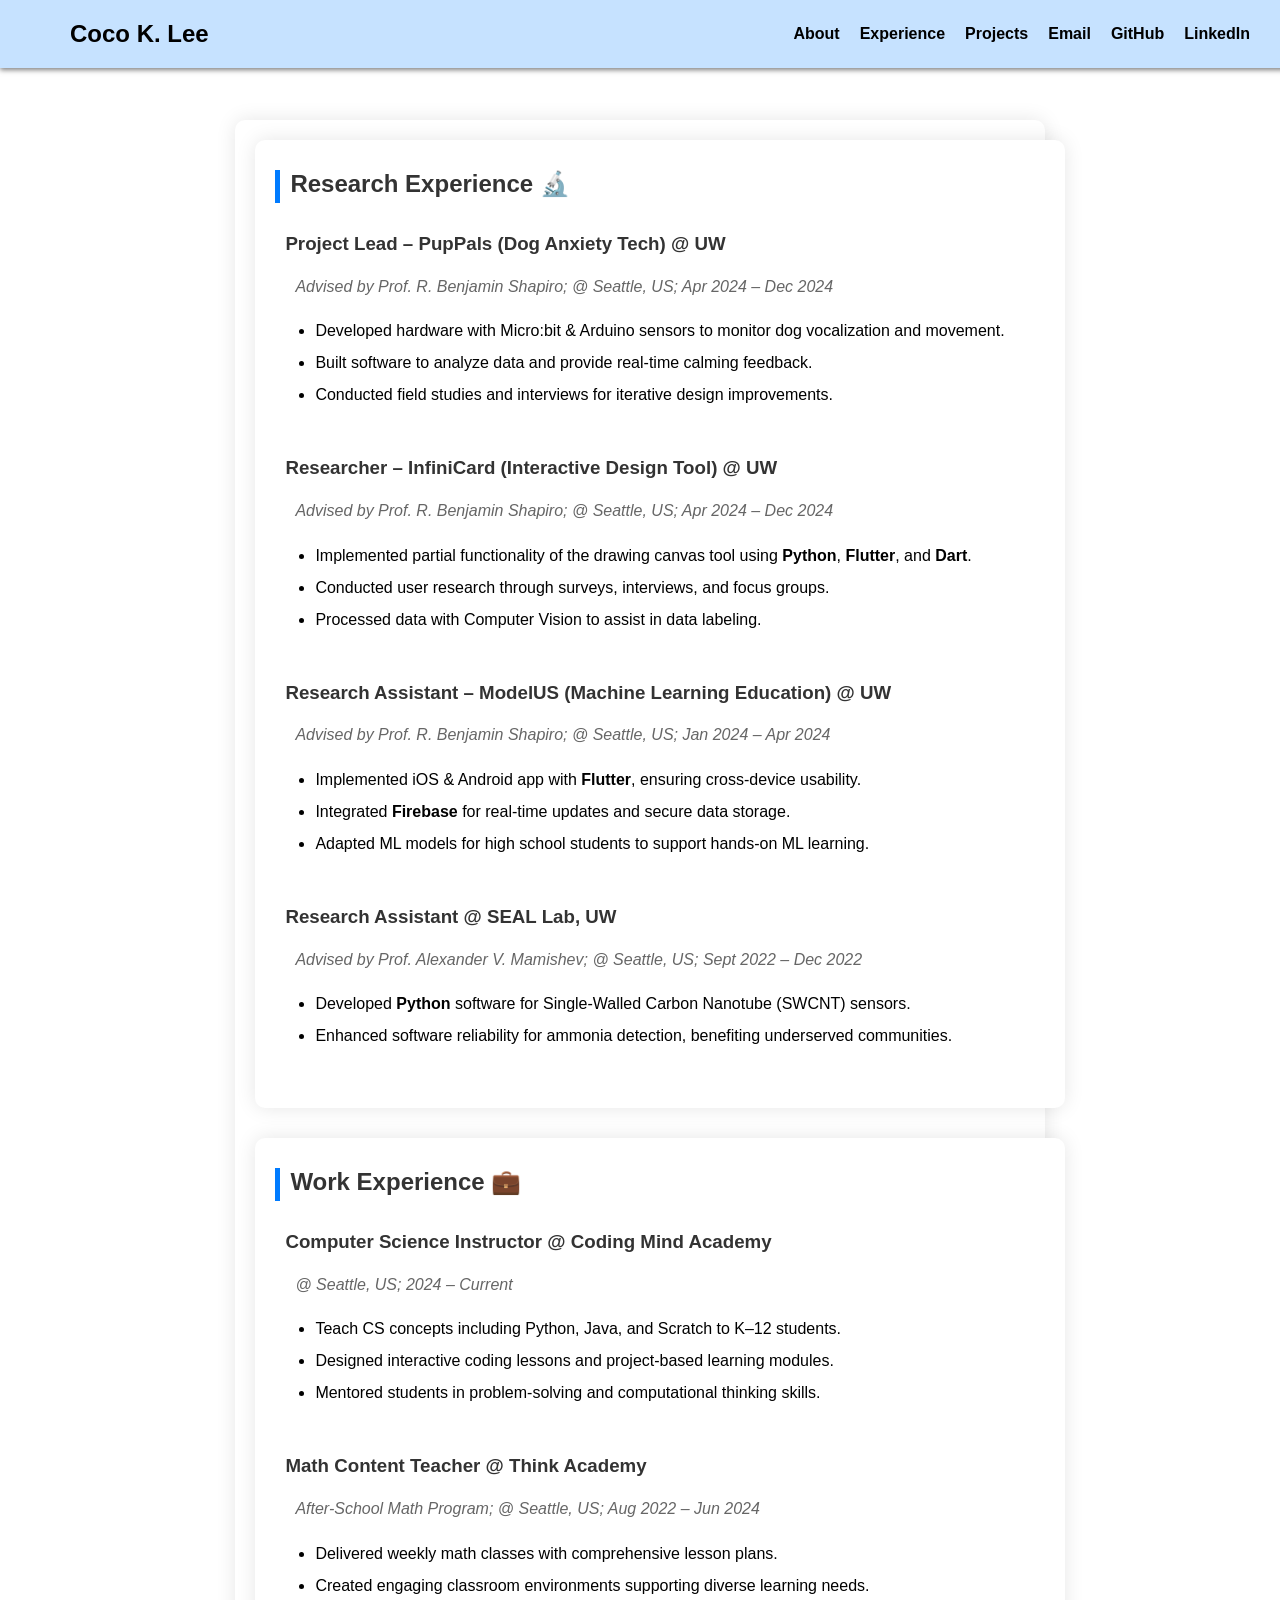
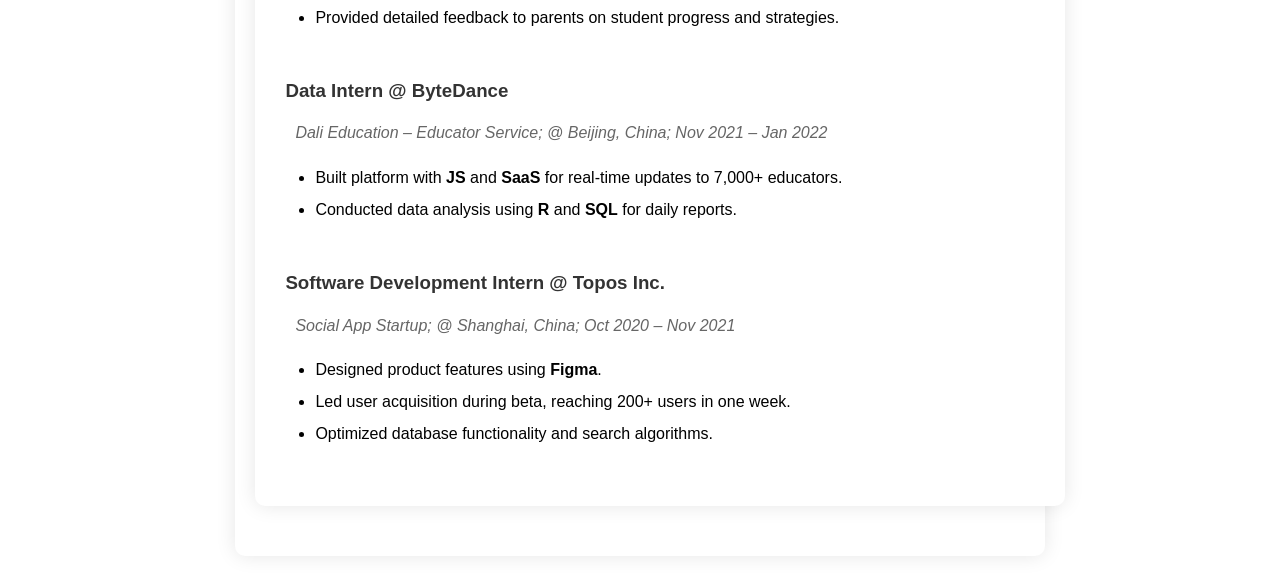
==== experience.html @ bf64d984 "info updated" ====
<!DOCTYPE HTML>
<html lang="en">
<head>
    <meta charset="UTF-8">
    <title>Experience</title>
    <meta name="viewport" content="width=device-width, initial-scale=1">
    <link rel="stylesheet" type="text/css" href="styles.css">
    <script>
      document.addEventListener('DOMContentLoaded', function() {
        const navbarContainer = document.getElementById('navbar-container');
        fetch('navbar.html?version=' + new Date().getTime()) // Cache busting
          .then(response => response.text())
          .then(data => {
            navbarContainer.innerHTML = data;
          })
          .catch(error => console.error('Error loading navbar:', error));
      });
    </script>
</head>
<body>
    <header class="header">
        <div id="navbar-container"></div>
    </header>
    <div class="container">
        <main>
            <!-- Research Experience -->
            <section id="research-experience">
                <h2>Research Experience 🔬</h2>

                <div class="experience-item">
                    <div class="info">
                        <h3>Project Lead – PupPals (Dog Anxiety Tech) @ UW</h3>
                        <p><i>Advised by Prof. R. Benjamin Shapiro; @ Seattle, US; Apr 2024 – Dec 2024</i></p>
                        <ul>
                            <li>Developed hardware with Micro:bit & Arduino sensors to monitor dog vocalization and movement.</li>
                            <li>Built software to analyze data and provide real-time calming feedback.</li>
                            <li>Conducted field studies and interviews for iterative design improvements.</li>
                        </ul>
                    </div>
                </div>

                <div class="experience-item">
                    <div class="info">
                        <h3>Researcher – InfiniCard (Interactive Design Tool) @ UW</h3>
                        <p><i>Advised by Prof. R. Benjamin Shapiro; @ Seattle, US; Apr 2024 – Dec 2024</i></p>
                        <ul>
                            <li>Implemented partial functionality of the drawing canvas tool using <strong>Python</strong>, <strong>Flutter</strong>, and <strong>Dart</strong>.</li>
                            <li>Conducted user research through surveys, interviews, and focus groups.</li>
                            <li>Processed data with Computer Vision to assist in data labeling.</li>
                        </ul>
                    </div>
                </div>

                <div class="experience-item">
                    <div class="info">
                        <h3>Research Assistant – ModelUS (Machine Learning Education) @ UW</h3>
                        <p><i>Advised by Prof. R. Benjamin Shapiro; @ Seattle, US; Jan 2024 – Apr 2024</i></p>
                        <ul>
                            <li>Implemented iOS & Android app with <strong>Flutter</strong>, ensuring cross-device usability.</li>
                            <li>Integrated <strong>Firebase</strong> for real-time updates and secure data storage.</li>
                            <li>Adapted ML models for high school students to support hands-on ML learning.</li>
                        </ul>
                    </div>
                </div>

                <div class="experience-item">
                    <div class="info">
                        <h3>Research Assistant @ SEAL Lab, UW</h3>
                        <p><i>Advised by Prof. Alexander V. Mamishev; @ Seattle, US; Sept 2022 – Dec 2022</i></p>
                        <ul>
                            <li>Developed <strong>Python</strong> software for Single-Walled Carbon Nanotube (SWCNT) sensors.</li>
                            <li>Enhanced software reliability for ammonia detection, benefiting underserved communities.</li>
                        </ul>
                    </div>
                </div>
            </section>

            <!-- Work Experience -->
            <section id="work-experience">
                <h2>Work Experience 💼</h2>

                <div class="experience-item">
                    <div class="info">
                        <h3>Computer Science Instructor @ Coding Mind Academy</h3>
                        <p><i>@ Seattle, US; 2024 – Current</i></p>
                        <ul>
                            <li>Teach CS concepts including Python, Java, and Scratch to K–12 students.</li>
                            <li>Designed interactive coding lessons and project-based learning modules.</li>
                            <li>Mentored students in problem-solving and computational thinking skills.</li>
                        </ul>
                    </div>
                </div>

                <div class="experience-item">
                    <div class="info">
                        <h3>Math Content Teacher @ Think Academy</h3>
                        <p><i>After-School Math Program; @ Seattle, US; Aug 2022 – Jun 2024</i></p>
                        <ul>
                            <li>Delivered weekly math classes with comprehensive lesson plans.</li>
                            <li>Created engaging classroom environments supporting diverse learning needs.</li>
                            <li>Provided detailed feedback to parents on student progress and strategies.</li>
                        </ul>
                    </div>
                </div>

                <div class="experience-item">
                    <div class="info">
                        <h3>Data Intern @ ByteDance</h3>
                        <p><i>Dali Education – Educator Service; @ Beijing, China; Nov 2021 – Jan 2022</i></p>
                        <ul>
                            <li>Built platform with <strong>JS</strong> and <strong>SaaS</strong> for real-time updates to 7,000+ educators.</li>
                            <li>Conducted data analysis using <strong>R</strong> and <strong>SQL</strong> for daily reports.</li>
                        </ul>
                    </div>
                </div>

                <div class="experience-item">
                    <div class="info">
                        <h3>Software Development Intern @ Topos Inc.</h3>
                        <p><i>Social App Startup; @ Shanghai, China; Oct 2020 – Nov 2021</i></p>
                        <ul>
                            <li>Designed product features using <strong>Figma</strong>.</li>
                            <li>Led user acquisition during beta, reaching 200+ users in one week.</li>
                            <li>Optimized database functionality and search algorithms.</li>
                        </ul>
                    </div>
                </div>
        </main>
    </div>
</body>
</html>
---- styles.css ----
body {
    margin: 0;
    padding: 0;
    font-family: Arial, sans-serif;
    background-color: #ffffff; /* Adding a light background color */
}

/* Fixed Header */
.header {
    background-color: #c6e2ff;
    color: #000000;
    padding: 10px 20px;
    position: fixed;
    width: 100%;
    top: 0;
    left: 0;
    z-index: 1000; /* Ensure the header is on top of other elements */
    box-shadow: 0px 2px 5px rgba(0, 0, 0, 0.5); /* Add a shadow for better separation */
}

/* Navigation bar container */
.navbar {
    display: flex;
    justify-content: space-between; /* Space between left and right nav */
    align-items: center;
    max-width: 1200px; /* Set a max width */
    margin: 0 auto; /* Center the navbar */
    padding: 0 20px; /* Add padding on the sides */
}

/* Navigation items on the left */
.nav-left,
.nav-right {
    display: flex;
}

nav ul {
    list-style-type: none;
    margin: 0;
    padding: 0;
    display: flex;
}

/* Center items within the navigation bar */
.navbar ul {
    flex-grow: 1;
    display: flex;
    justify-content: center; /* Center navigation items */
}

.nav-left ul li,
.nav-right ul li {
    margin: 0 10px; /* Add space between items */
}

nav ul li a {
    text-decoration: none; /* Remove underline from links */
    color: #000000; /* Black text color */
    font-weight: bold; /* Make the font bold */
}

nav ul li a:hover {
    color: #007bff; /* Change text color on hover */
}

nav ul li.brand a {
    font-size: 1.5em; /* Larger font size for the brand */
}

/* Main content container */
.container {
    max-width: 1200px;
    margin: 0 auto;
    padding: 120px 20px 20px;
    display: flex;
    flex-direction: column;
    align-items: center;
}

main {
    background-color: #ffffff; /* White background color */
    border-radius: 10px;
    box-shadow: 0px 0px 20px rgba(0, 0, 0, 0.1); /* Adding a subtle shadow */
    padding: 20px;
}

/* Section container (统一 About/Experience/Projects/Publication) */
section {
  background: #fff;
  border-radius: 10px;
  box-shadow: 0px 0px 20px rgba(0,0,0,0.1);
  padding: 20px;
  margin-bottom: 30px;
  max-width: 1000px;
  width: 100%; 
}


.about-content {
    display: flex;
    align-items: center;
}

.about-image {
    flex: 0 0 150px;
    margin-right: 20px;
}

.about-text {
    flex: 1;
}

.profile-img {
    border-radius: 50%;
    max-width: 200px;
    width: 100%;
}

/* Heading styles */
h2 {
    color: #333;
    margin-top: 10px;
    padding-left: 10px; /* Adjusting padding for headings */
    border-left: 5px solid #007bff; /* Adding a left border for emphasis */
    padding-bottom: 5px; /* Adding space at the bottom of headings */
    align-self: flex-start;
}

h3 {
    color: #333;
    margin-top: 10px;
    padding-left: 10px; /* Adjusting padding for headings */
}

/* Paragraph styles */
p {
    color: #666;
    margin-top: 10px;
    line-height: 1.6; /* Increasing line height for readability */
    padding-left: 20px;
}

/* Link styles */
a {
    text-decoration: none; /* Remove underline from links */
    color: #000000; /* Black text color */
    font-weight: bold; /* Make the font bold */
}

a:hover {
    color: #007bff; /* Change text color on hover */
}

/* About link styles */
.about-link {
    font-weight: bold; /* Make the font bold */
    color: #007bff; /* Blue link color */
    text-decoration: none; /* Remove underline from links */
}

.about-link:hover {
    text-decoration: underline; /* Underline links on hover */
}

/* Table styles */
table {
    width: 100%;
    max-width: 1000px;
    border: 0px;
    border-spacing: 0px;
    border-collapse: separate;
}

/* Table cell styles */
td {
    vertical-align: top;
}

/* Profile image styles */
.profile-img {
    border-radius: 50%;
    max-width: 150px;
    height: auto;
}

/* Name styles */
.name {
    font-size: 24px;
    font-weight: bold;
    text-align: center;
    margin-bottom: 20px;
}

/* Experience and project item styles */
.experience-item,
.project-item,
.pub-item {
    display: flex;
    justify-content: space-between;
    margin-bottom: 20px;
}

/* Meta information styles */
.meta {
    text-align: right;
}

/* Info styles */
.info {
    flex: 1;
}

/* Info paragraph styles */
.info p {
    margin: 5px 0; /* Add margin for better spacing between lines */
}

.info p:last-child {
    margin-bottom: 0; /* Remove bottom margin from the last paragraph */
}

/* Location and duration styles */
.location,
.duration {
    margin: 0;
    align-self: flex-end;
    text-align: right;
}

/* List styles */
ul {
    line-height: 2; /* Set line height to double the font size */
}


.pub_item {
  line-height: 2;
  margin-left: 1.2em; 
}

.pub_item li {
  margin-bottom: 14px;
}
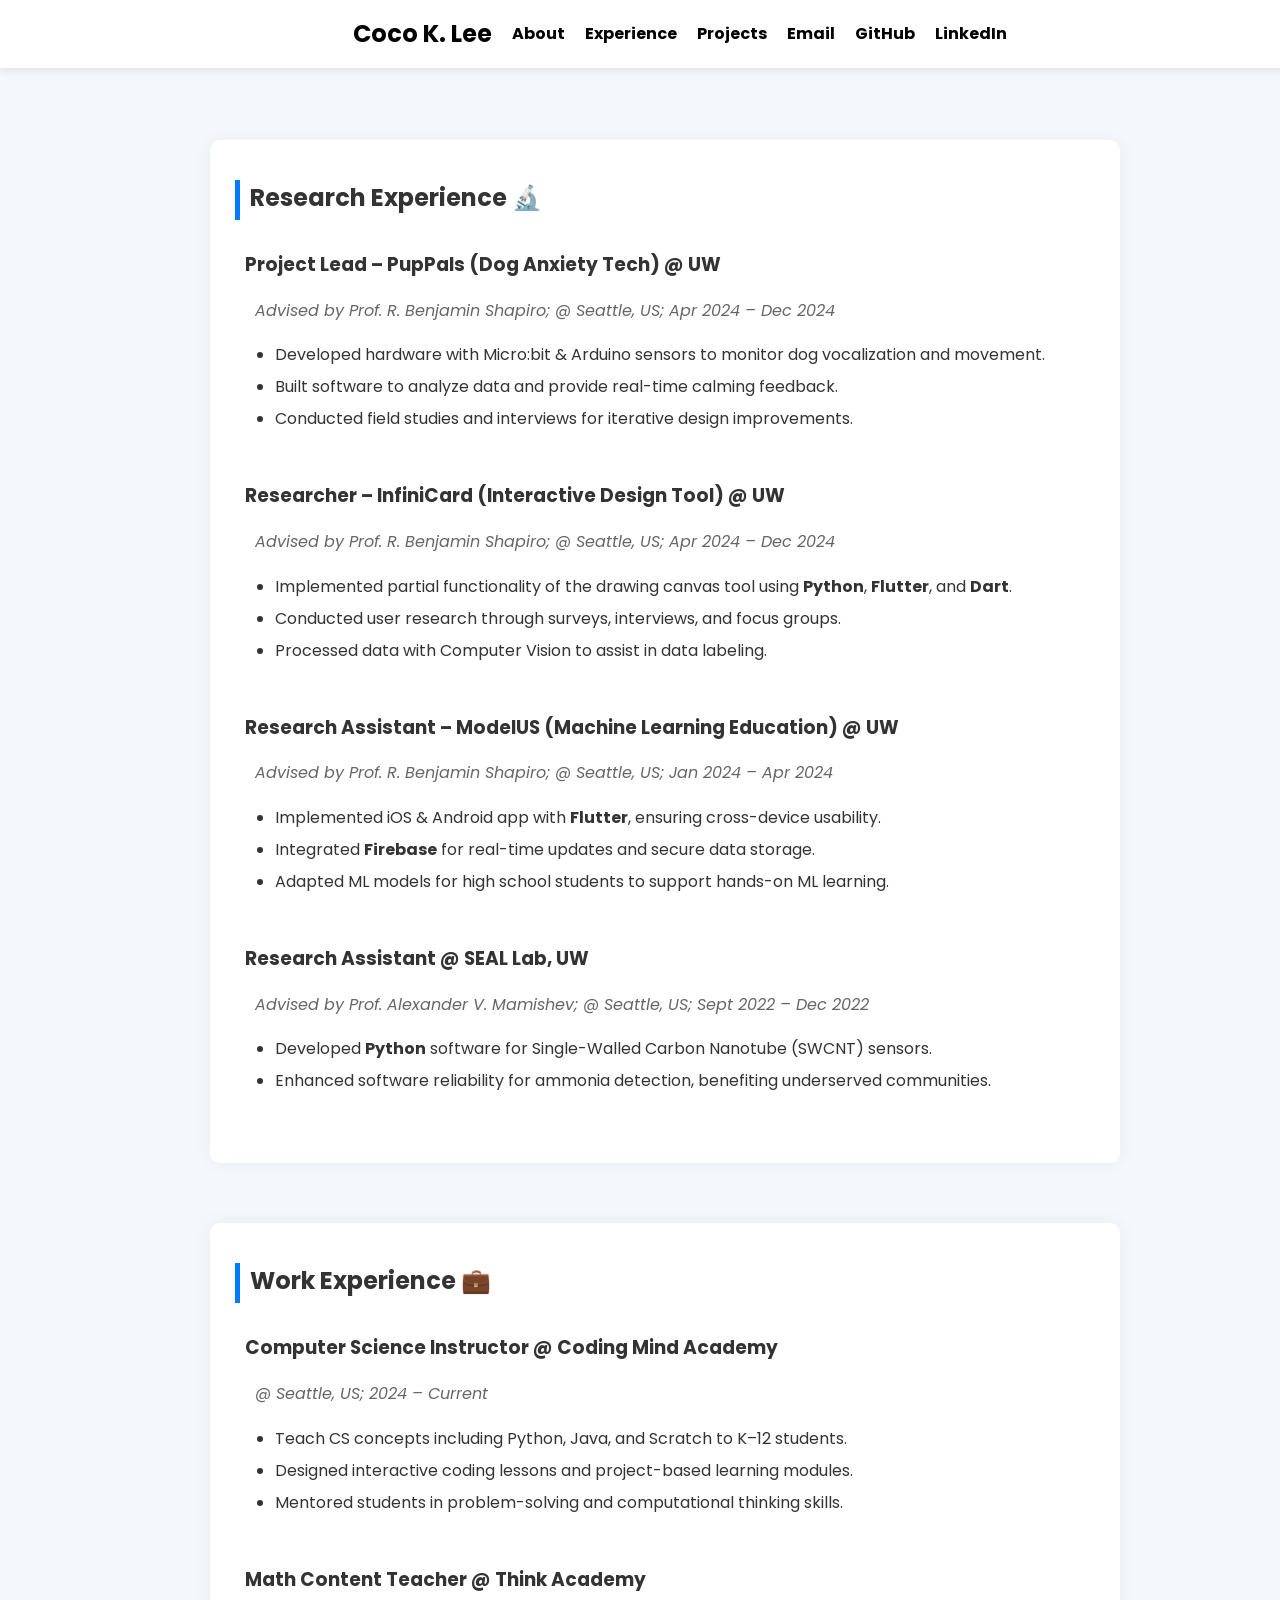
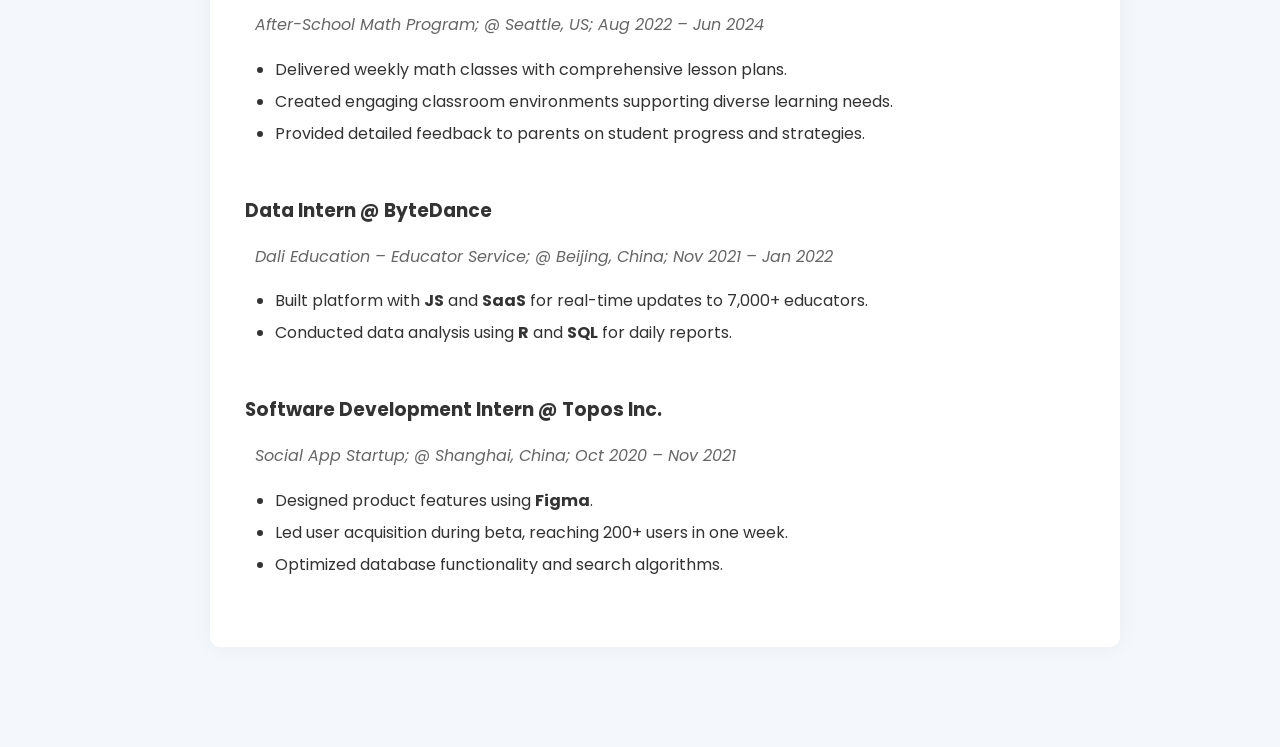
==== commit cbeead71: "edited style" ====
--- a/experience.html
+++ b/experience.html
@@ -4,6 +4,8 @@
     <meta charset="UTF-8">
     <title>Experience</title>
     <meta name="viewport" content="width=device-width, initial-scale=1">
+    <meta name="theme-color" content="#c6e2ff">
+    <link href="https://fonts.googleapis.com/css2?family=Poppins:wght@300;400;600&display=swap" rel="stylesheet">
     <link rel="stylesheet" type="text/css" href="styles.css">
     <script>
       document.addEventListener('DOMContentLoaded', function() {
@@ -14,12 +16,21 @@
             navbarContainer.innerHTML = data;
           })
           .catch(error => console.error('Error loading navbar:', error));
+
+        const toggle = document.getElementById('theme-toggle');
+        if (toggle) {
+          toggle.addEventListener('click', () => {
+            document.body.classList.toggle('dark');
+            toggle.textContent = document.body.classList.contains('dark') ? '☀️' : '🌙';
+          });
+        }
       });
     </script>
 </head>
 <body>
     <header class="header">
         <div id="navbar-container"></div>
+        <button id="theme-toggle" class="theme-toggle" aria-label="Toggle light/dark mode">🌙</button>
     </header>
     <div class="container">
         <main>
@@ -125,6 +136,7 @@
                         </ul>
                     </div>
                 </div>
+            </section> <!-- end work-experience -->
         </main>
     </div>
 </body>
--- a/styles.css
+++ b/styles.css
@@ -1,31 +1,89 @@
+/* root color variables for easy theming */
+:root {
+    --primary: #007bff;
+    --primary-dark: #0056b3;
+    --background: #f4f7fc;
+    --foreground: #333333;
+    --light: #ffffff;
+    --muted: #666666;
+}
+
 body {
     margin: 0;
     padding: 0;
-    font-family: Arial, sans-serif;
-    background-color: #ffffff; /* Adding a light background color */
-}
-
-/* Fixed Header */
+    font-family: 'Poppins', Arial, sans-serif;
+    background-color: var(--background);
+    color: var(--foreground);
+    transition: background-color 0.3s ease, color 0.3s ease;
+}
+
+/* dark theme */
+body.dark {
+    --background: #1e1e1e;
+    --foreground: #f0f0f0;
+    --light: #2a2a2a;
+    --muted: #bbbbbb;
+}
+
+
+/* Fixed header with glassmorphism effect */
 .header {
-    background-color: #c6e2ff;
-    color: #000000;
+    background-color: var(--light);
+    color: var(--foreground);
     padding: 10px 20px;
     position: fixed;
     width: 100%;
     top: 0;
     left: 0;
-    z-index: 1000; /* Ensure the header is on top of other elements */
-    box-shadow: 0px 2px 5px rgba(0, 0, 0, 0.5); /* Add a shadow for better separation */
+    z-index: 1000;
+    backdrop-filter: blur(8px);
+    box-shadow: 0px 2px 10px rgba(0, 0, 0, 0.1);
+    display: flex;
+    align-items: center;
+    justify-content: space-between;
+}
+
+.theme-toggle {
+    background: none;
+    border: none;
+    font-size: 1.2rem;
+    margin-left: 1rem;
+    cursor: pointer;
+    color: var(--foreground);
+    transition: color 0.2s;
+}
+.theme-toggle:hover {
+    color: var(--primary);
 }
 
 /* Navigation bar container */
 .navbar {
     display: flex;
-    justify-content: space-between; /* Space between left and right nav */
+    justify-content: space-between;
     align-items: center;
-    max-width: 1200px; /* Set a max width */
-    margin: 0 auto; /* Center the navbar */
-    padding: 0 20px; /* Add padding on the sides */
+    max-width: 1200px;
+    margin: 0 auto;
+    padding: 0 20px;
+}
+
+/* make links animate color changes */
+nav ul li a {
+    transition: color 0.2s;
+}
+
+/* mobile nav: stack vertically */
+@media (max-width: 768px) {
+    .navbar {
+        flex-direction: column;
+        align-items: flex-start;
+    }
+    .nav-right ul {
+        flex-direction: column;
+        width: 100%;
+    }
+    .nav-right ul li {
+        margin: 8px 0;
+    }
 }
 
 /* Navigation items on the left */
@@ -71,34 +129,51 @@
 .container {
     max-width: 1200px;
     margin: 0 auto;
-    padding: 120px 20px 20px;
+    padding: 140px 20px 40px; /* room for fixed header */
     display: flex;
     flex-direction: column;
     align-items: center;
 }
 
+/* main wrapper no longer looks like a card; sections are the cards */
 main {
-    background-color: #ffffff; /* White background color */
-    border-radius: 10px;
-    box-shadow: 0px 0px 20px rgba(0, 0, 0, 0.1); /* Adding a subtle shadow */
-    padding: 20px;
+    background-color: transparent;
+    border-radius: 0;
+    box-shadow: none;
+    padding: 0;
 }
 
 /* Section container (统一 About/Experience/Projects/Publication) */
 section {
-  background: #fff;
+  background: var(--light);
   border-radius: 10px;
-  box-shadow: 0px 0px 20px rgba(0,0,0,0.1);
-  padding: 20px;
-  margin-bottom: 30px;
+  box-shadow: 0px 0px 20px rgba(0,0,0,0.05);
+  padding: 30px 25px;
+  margin-bottom: 60px; /* more separation to avoid overlap appearance */
   max-width: 1000px;
   width: 100%; 
 }
 
+section h2 {
+    margin-bottom: 20px;
+}
+
+/* subtle hover effect for cards (sections) */
+section:hover {
+    box-shadow: 0px 0px 25px rgba(0,0,0,0.08);
+}
+
+
+/* smooth scrolling when using anchors */
+html {
+    scroll-behavior: smooth;
+}
+
 
 .about-content {
     display: flex;
     align-items: center;
+    flex-wrap: wrap;
 }
 
 .about-image {
@@ -108,6 +183,17 @@
 
 .about-text {
     flex: 1;
+}
+
+@media (max-width: 600px) {
+    .about-content {
+        flex-direction: column;
+        align-items: center;
+    }
+    .about-image {
+        margin-right: 0;
+        margin-bottom: 20px;
+    }
 }
 
 .profile-img {
@@ -118,37 +204,38 @@
 
 /* Heading styles */
 h2 {
-    color: #333;
+    color: var(--foreground);
     margin-top: 10px;
-    padding-left: 10px; /* Adjusting padding for headings */
-    border-left: 5px solid #007bff; /* Adding a left border for emphasis */
-    padding-bottom: 5px; /* Adding space at the bottom of headings */
+    padding-left: 10px;
+    border-left: 5px solid var(--primary);
+    padding-bottom: 5px;
     align-self: flex-start;
 }
 
 h3 {
-    color: #333;
+    color: var(--foreground);
     margin-top: 10px;
-    padding-left: 10px; /* Adjusting padding for headings */
+    padding-left: 10px;
 }
 
 /* Paragraph styles */
 p {
-    color: #666;
+    color: var(--muted);
     margin-top: 10px;
-    line-height: 1.6; /* Increasing line height for readability */
+    line-height: 1.6;
     padding-left: 20px;
 }
 
 /* Link styles */
 a {
-    text-decoration: none; /* Remove underline from links */
-    color: #000000; /* Black text color */
-    font-weight: bold; /* Make the font bold */
+    text-decoration: none;
+    color: var(--primary);
+    font-weight: bold;
+    transition: color 0.2s;
 }
 
 a:hover {
-    color: #007bff; /* Change text color on hover */
+    color: var(--primary-dark);
 }
 
 /* About link styles */
@@ -195,9 +282,20 @@
 .experience-item,
 .project-item,
 .pub-item {
-    display: flex;
-    justify-content: space-between;
     margin-bottom: 20px;
+    display: flex;
+    flex-direction: column; /* stack by default */
+    gap: 0.5rem;
+}
+
+/* larger screens: horizontal layout */
+@media (min-width: 800px) {
+    .experience-item,
+    .project-item {
+        flex-direction: row;
+        justify-content: space-between;
+        align-items: flex-start;
+    }
 }
 
 /* Meta information styles */
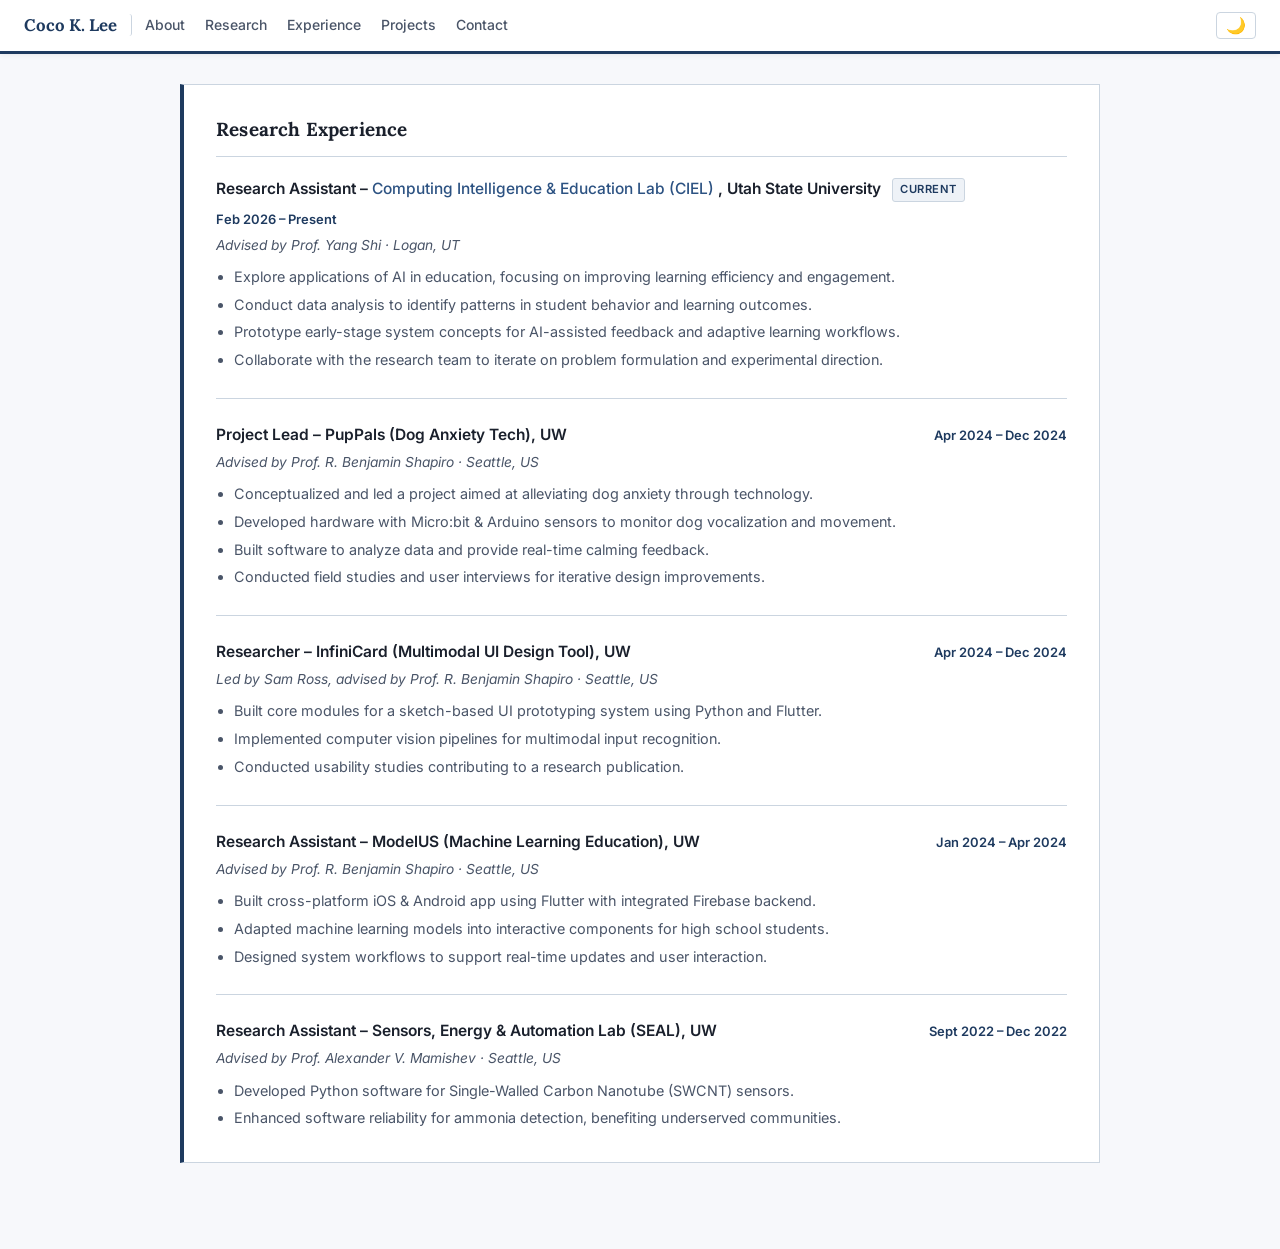
==== commit 867afbd3: "updated more info and changed the design" ====
--- a/experience.html
+++ b/experience.html
@@ -1,143 +1,119 @@
 <!DOCTYPE HTML>
 <html lang="en">
 <head>
-    <meta charset="UTF-8">
-    <title>Experience</title>
-    <meta name="viewport" content="width=device-width, initial-scale=1">
-    <meta name="theme-color" content="#c6e2ff">
-    <link href="https://fonts.googleapis.com/css2?family=Poppins:wght@300;400;600&display=swap" rel="stylesheet">
-    <link rel="stylesheet" type="text/css" href="styles.css">
-    <script>
-      document.addEventListener('DOMContentLoaded', function() {
-        const navbarContainer = document.getElementById('navbar-container');
-        fetch('navbar.html?version=' + new Date().getTime()) // Cache busting
-          .then(response => response.text())
-          .then(data => {
-            navbarContainer.innerHTML = data;
-          })
-          .catch(error => console.error('Error loading navbar:', error));
+  <meta charset="UTF-8">
+  <title>Research – Coco K. Lee</title>
+  <meta name="viewport" content="width=device-width, initial-scale=1">
+  <link rel="stylesheet" type="text/css" href="styles.css">
+  <script>
+    document.addEventListener('DOMContentLoaded', function () {
+      fetch('navbar.html?v=' + Date.now())
+        .then(r => r.text())
+        .then(html => document.getElementById('navbar-container').innerHTML = html)
+        .catch(e => console.error('navbar load error:', e));
 
-        const toggle = document.getElementById('theme-toggle');
-        if (toggle) {
-          toggle.addEventListener('click', () => {
-            document.body.classList.toggle('dark');
-            toggle.textContent = document.body.classList.contains('dark') ? '☀️' : '🌙';
-          });
-        }
-      });
-    </script>
+      const toggle = document.getElementById('theme-toggle');
+      if (toggle) {
+        toggle.addEventListener('click', () => {
+          document.body.classList.toggle('dark');
+          toggle.textContent = document.body.classList.contains('dark') ? '☀️' : '🌙';
+        });
+      }
+    });
+  </script>
 </head>
 <body>
-    <header class="header">
-        <div id="navbar-container"></div>
-        <button id="theme-toggle" class="theme-toggle" aria-label="Toggle light/dark mode">🌙</button>
-    </header>
-    <div class="container">
-        <main>
-            <!-- Research Experience -->
-            <section id="research-experience">
-                <h2>Research Experience 🔬</h2>
+  <header class="header">
+    <div id="navbar-container"></div>
+    <button id="theme-toggle" class="theme-toggle" aria-label="Toggle light/dark mode">🌙</button>
+  </header>
 
-                <div class="experience-item">
-                    <div class="info">
-                        <h3>Project Lead – PupPals (Dog Anxiety Tech) @ UW</h3>
-                        <p><i>Advised by Prof. R. Benjamin Shapiro; @ Seattle, US; Apr 2024 – Dec 2024</i></p>
-                        <ul>
-                            <li>Developed hardware with Micro:bit & Arduino sensors to monitor dog vocalization and movement.</li>
-                            <li>Built software to analyze data and provide real-time calming feedback.</li>
-                            <li>Conducted field studies and interviews for iterative design improvements.</li>
-                        </ul>
-                    </div>
-                </div>
+  <div class="container">
+    <main>
 
-                <div class="experience-item">
-                    <div class="info">
-                        <h3>Researcher – InfiniCard (Interactive Design Tool) @ UW</h3>
-                        <p><i>Advised by Prof. R. Benjamin Shapiro; @ Seattle, US; Apr 2024 – Dec 2024</i></p>
-                        <ul>
-                            <li>Implemented partial functionality of the drawing canvas tool using <strong>Python</strong>, <strong>Flutter</strong>, and <strong>Dart</strong>.</li>
-                            <li>Conducted user research through surveys, interviews, and focus groups.</li>
-                            <li>Processed data with Computer Vision to assist in data labeling.</li>
-                        </ul>
-                    </div>
-                </div>
+      <!-- RESEARCH EXPERIENCE -->
+      <section id="research-experience">
+        <h2>Research Experience</h2>
 
-                <div class="experience-item">
-                    <div class="info">
-                        <h3>Research Assistant – ModelUS (Machine Learning Education) @ UW</h3>
-                        <p><i>Advised by Prof. R. Benjamin Shapiro; @ Seattle, US; Jan 2024 – Apr 2024</i></p>
-                        <ul>
-                            <li>Implemented iOS & Android app with <strong>Flutter</strong>, ensuring cross-device usability.</li>
-                            <li>Integrated <strong>Firebase</strong> for real-time updates and secure data storage.</li>
-                            <li>Adapted ML models for high school students to support hands-on ML learning.</li>
-                        </ul>
-                    </div>
-                </div>
+        <!-- Computing Intelligence & Education Lab (current) -->
+        <div class="experience-item">
+          <div class="exp-header">
+            <span class="exp-title">
+              Research Assistant –
+              <a class="about-link" href="https://sites.google.com/site/yshicv/CIEL" target="_blank" rel="noopener">
+                Computing Intelligence &amp; Education Lab (CIEL)
+              </a>, Utah State University
+              <span class="exp-current">Current</span>
+            </span>
+            <span class="exp-duration">Feb 2026 – Present</span>
+          </div>
+          <p class="exp-meta">Advised by Prof. Yang Shi · Logan, UT</p>
+          <ul>
+            <li>Explore applications of AI in education, focusing on improving learning efficiency and engagement.</li>
+            <li>Conduct data analysis to identify patterns in student behavior and learning outcomes.</li>
+            <li>Prototype early-stage system concepts for AI-assisted feedback and adaptive learning workflows.</li>
+            <li>Collaborate with the research team to iterate on problem formulation and experimental direction.</li>
+          </ul>
+        </div>
 
-                <div class="experience-item">
-                    <div class="info">
-                        <h3>Research Assistant @ SEAL Lab, UW</h3>
-                        <p><i>Advised by Prof. Alexander V. Mamishev; @ Seattle, US; Sept 2022 – Dec 2022</i></p>
-                        <ul>
-                            <li>Developed <strong>Python</strong> software for Single-Walled Carbon Nanotube (SWCNT) sensors.</li>
-                            <li>Enhanced software reliability for ammonia detection, benefiting underserved communities.</li>
-                        </ul>
-                    </div>
-                </div>
-            </section>
+        <!-- PupPals -->
+        <div class="experience-item">
+          <div class="exp-header">
+            <span class="exp-title">Project Lead – PupPals (Dog Anxiety Tech), UW</span>
+            <span class="exp-duration">Apr 2024 – Dec 2024</span>
+          </div>
+          <p class="exp-meta">Advised by Prof. R. Benjamin Shapiro · Seattle, US</p>
+          <ul>
+            <li>Conceptualized and led a project aimed at alleviating dog anxiety through technology.</li>
+            <li>Developed hardware with Micro:bit &amp; Arduino sensors to monitor dog vocalization and movement.</li>
+            <li>Built software to analyze data and provide real-time calming feedback.</li>
+            <li>Conducted field studies and user interviews for iterative design improvements.</li>
+          </ul>
+        </div>
 
-            <!-- Work Experience -->
-            <section id="work-experience">
-                <h2>Work Experience 💼</h2>
+        <!-- InfiniCard -->
+        <div class="experience-item">
+          <div class="exp-header">
+            <span class="exp-title">Researcher – InfiniCard (Multimodal UI Design Tool), UW</span>
+            <span class="exp-duration">Apr 2024 – Dec 2024</span>
+          </div>
+          <p class="exp-meta">Led by Sam Ross, advised by Prof. R. Benjamin Shapiro · Seattle, US</p>
+          <ul>
+            <li>Built core modules for a sketch-based UI prototyping system using Python and Flutter.</li>
+            <li>Implemented computer vision pipelines for multimodal input recognition.</li>
+            <li>Conducted usability studies contributing to a research publication.</li>
+          </ul>
+        </div>
 
-                <div class="experience-item">
-                    <div class="info">
-                        <h3>Computer Science Instructor @ Coding Mind Academy</h3>
-                        <p><i>@ Seattle, US; 2024 – Current</i></p>
-                        <ul>
-                            <li>Teach CS concepts including Python, Java, and Scratch to K–12 students.</li>
-                            <li>Designed interactive coding lessons and project-based learning modules.</li>
-                            <li>Mentored students in problem-solving and computational thinking skills.</li>
-                        </ul>
-                    </div>
-                </div>
+        <!-- ModelUS -->
+        <div class="experience-item">
+          <div class="exp-header">
+            <span class="exp-title">Research Assistant – ModelUS (Machine Learning Education), UW</span>
+            <span class="exp-duration">Jan 2024 – Apr 2024</span>
+          </div>
+          <p class="exp-meta">Advised by Prof. R. Benjamin Shapiro · Seattle, US</p>
+          <ul>
+            <li>Built cross-platform iOS &amp; Android app using Flutter with integrated Firebase backend.</li>
+            <li>Adapted machine learning models into interactive components for high school students.</li>
+            <li>Designed system workflows to support real-time updates and user interaction.</li>
+          </ul>
+        </div>
 
-                <div class="experience-item">
-                    <div class="info">
-                        <h3>Math Content Teacher @ Think Academy</h3>
-                        <p><i>After-School Math Program; @ Seattle, US; Aug 2022 – Jun 2024</i></p>
-                        <ul>
-                            <li>Delivered weekly math classes with comprehensive lesson plans.</li>
-                            <li>Created engaging classroom environments supporting diverse learning needs.</li>
-                            <li>Provided detailed feedback to parents on student progress and strategies.</li>
-                        </ul>
-                    </div>
-                </div>
+        <!-- SEAL -->
+        <div class="experience-item">
+          <div class="exp-header">
+            <span class="exp-title">Research Assistant – Sensors, Energy &amp; Automation Lab (SEAL), UW</span>
+            <span class="exp-duration">Sept 2022 – Dec 2022</span>
+          </div>
+          <p class="exp-meta">Advised by Prof. Alexander V. Mamishev · Seattle, US</p>
+          <ul>
+            <li>Developed Python software for Single-Walled Carbon Nanotube (SWCNT) sensors.</li>
+            <li>Enhanced software reliability for ammonia detection, benefiting underserved communities.</li>
+          </ul>
+        </div>
+      </section>
 
-                <div class="experience-item">
-                    <div class="info">
-                        <h3>Data Intern @ ByteDance</h3>
-                        <p><i>Dali Education – Educator Service; @ Beijing, China; Nov 2021 – Jan 2022</i></p>
-                        <ul>
-                            <li>Built platform with <strong>JS</strong> and <strong>SaaS</strong> for real-time updates to 7,000+ educators.</li>
-                            <li>Conducted data analysis using <strong>R</strong> and <strong>SQL</strong> for daily reports.</li>
-                        </ul>
-                    </div>
-                </div>
-
-                <div class="experience-item">
-                    <div class="info">
-                        <h3>Software Development Intern @ Topos Inc.</h3>
-                        <p><i>Social App Startup; @ Shanghai, China; Oct 2020 – Nov 2021</i></p>
-                        <ul>
-                            <li>Designed product features using <strong>Figma</strong>.</li>
-                            <li>Led user acquisition during beta, reaching 200+ users in one week.</li>
-                            <li>Optimized database functionality and search algorithms.</li>
-                        </ul>
-                    </div>
-                </div>
-            </section> <!-- end work-experience -->
-        </main>
-    </div>
+    </main>
+  </div>
 </body>
 </html>
--- a/styles.css
+++ b/styles.css
@@ -1,341 +1,485 @@
-/* root color variables for easy theming */
+/* ── Academic theme ── */
+@import url('https://fonts.googleapis.com/css2?family=Lora:wght@400;600;700&family=Inter:wght@300;400;500;600&display=swap');
+
 :root {
-    --primary: #007bff;
-    --primary-dark: #0056b3;
-    --background: #f4f7fc;
-    --foreground: #333333;
-    --light: #ffffff;
-    --muted: #666666;
+    --primary:       #1e3a5f;
+    --primary-light: #2c5282;
+    --background:    #f7f8fb;
+    --foreground:    #1a202c;
+    --light:         #ffffff;
+    --muted:         #4a5568;
+    --border:        #cbd5e0;
+    --tag-bg:        #eef2f7;
 }
 
 body {
     margin: 0;
     padding: 0;
-    font-family: 'Poppins', Arial, sans-serif;
+    font-family: 'Inter', Arial, sans-serif;
+    font-size: 15px;
+    line-height: 1.75;
     background-color: var(--background);
     color: var(--foreground);
     transition: background-color 0.3s ease, color 0.3s ease;
 }
 
-/* dark theme */
+/* ── Dark theme ── */
 body.dark {
-    --background: #1e1e1e;
-    --foreground: #f0f0f0;
-    --light: #2a2a2a;
-    --muted: #bbbbbb;
-}
-
-
-/* Fixed header with glassmorphism effect */
+    --primary:       #4a7fc1;
+    --primary-light: #63a0d4;
+    --background:    #0f1923;
+    --foreground:    #e8eaf0;
+    --light:         #1a2638;
+    --muted:         #a0aec0;
+    --border:        #2d3748;
+    --tag-bg:        #1e2d42;
+}
+
+/* ── Fixed header ── */
 .header {
     background-color: var(--light);
-    color: var(--foreground);
-    padding: 10px 20px;
+    padding: 0 24px;
     position: fixed;
     width: 100%;
     top: 0;
     left: 0;
     z-index: 1000;
-    backdrop-filter: blur(8px);
-    box-shadow: 0px 2px 10px rgba(0, 0, 0, 0.1);
+    border-bottom: 3px solid var(--primary);
+    box-shadow: 0 1px 6px rgba(0, 0, 0, 0.07);
     display: flex;
     align-items: center;
     justify-content: space-between;
+    height: 54px;
+    box-sizing: border-box;
 }
 
 .theme-toggle {
     background: none;
-    border: none;
-    font-size: 1.2rem;
-    margin-left: 1rem;
+    border: 1px solid var(--border);
+    border-radius: 4px;
+    font-size: 1rem;
+    padding: 3px 9px;
     cursor: pointer;
-    color: var(--foreground);
-    transition: color 0.2s;
+    color: var(--muted);
+    transition: border-color 0.2s, color 0.2s;
+    flex-shrink: 0;
 }
 .theme-toggle:hover {
-    color: var(--primary);
-}
-
-/* Navigation bar container */
+    border-color: var(--primary);
+    color: var(--primary);
+}
+
+/* ── Navigation ── */
 .navbar {
     display: flex;
     justify-content: space-between;
     align-items: center;
-    max-width: 1200px;
+    width: 100%;
+    max-width: 1050px;
     margin: 0 auto;
-    padding: 0 20px;
-}
-
-/* make links animate color changes */
-nav ul li a {
-    transition: color 0.2s;
-}
-
-/* mobile nav: stack vertically */
-@media (max-width: 768px) {
-    .navbar {
-        flex-direction: column;
-        align-items: flex-start;
-    }
-    .nav-right ul {
-        flex-direction: column;
-        width: 100%;
-    }
-    .nav-right ul li {
-        margin: 8px 0;
-    }
-}
-
-/* Navigation items on the left */
+    height: 54px;
+}
+
 .nav-left,
 .nav-right {
     display: flex;
+    align-items: center;
 }
 
 nav ul {
-    list-style-type: none;
-    margin: 0;
-    padding: 0;
-    display: flex;
-}
-
-/* Center items within the navigation bar */
-.navbar ul {
-    flex-grow: 1;
-    display: flex;
-    justify-content: center; /* Center navigation items */
-}
-
-.nav-left ul li,
-.nav-right ul li {
-    margin: 0 10px; /* Add space between items */
+    list-style: none;
+    margin: 0;
+    padding: 0;
+    display: flex;
+    align-items: center;
+    gap: 2px;
 }
 
 nav ul li a {
-    text-decoration: none; /* Remove underline from links */
-    color: #000000; /* Black text color */
-    font-weight: bold; /* Make the font bold */
-}
-
+    text-decoration: none;
+    color: var(--muted);
+    font-size: 0.875rem;
+    font-weight: 500;
+    padding: 5px 9px;
+    border-radius: 3px;
+    transition: color 0.2s, background-color 0.2s;
+}
 nav ul li a:hover {
-    color: #007bff; /* Change text color on hover */
+    color: var(--primary);
+    background-color: var(--tag-bg);
+    text-decoration: none;
 }
 
 nav ul li.brand a {
-    font-size: 1.5em; /* Larger font size for the brand */
-}
-
-/* Main content container */
+    font-family: 'Lora', Georgia, serif;
+    font-size: 1.05rem;
+    font-weight: 700;
+    color: var(--primary);
+    padding: 0 14px 0 0;
+    margin-right: 4px;
+    border-right: 1px solid var(--border);
+}
+nav ul li.brand a:hover {
+    background: none;
+    color: var(--primary-light);
+}
+
+@media (max-width: 768px) {
+    .navbar    { flex-wrap: wrap; height: auto; }
+    .nav-right ul { flex-wrap: wrap; }
+    .header    { height: auto; padding: 6px 16px; }
+    .container { padding-top: 100px; }
+}
+
+/* ── Main container ── */
 .container {
-    max-width: 1200px;
+    max-width: 920px;
     margin: 0 auto;
-    padding: 140px 20px 40px; /* room for fixed header */
+    padding: 84px 24px 60px;
     display: flex;
     flex-direction: column;
     align-items: center;
 }
 
-/* main wrapper no longer looks like a card; sections are the cards */
 main {
-    background-color: transparent;
-    border-radius: 0;
-    box-shadow: none;
-    padding: 0;
-}
-
-/* Section container (统一 About/Experience/Projects/Publication) */
+    background: transparent;
+    padding: 0;
+    width: 100%;
+}
+
+/* ── Section cards ── */
 section {
-  background: var(--light);
-  border-radius: 10px;
-  box-shadow: 0px 0px 20px rgba(0,0,0,0.05);
-  padding: 30px 25px;
-  margin-bottom: 60px; /* more separation to avoid overlap appearance */
-  max-width: 1000px;
-  width: 100%; 
-}
-
-section h2 {
-    margin-bottom: 20px;
-}
-
-/* subtle hover effect for cards (sections) */
+    background: var(--light);
+    border: 1px solid var(--border);
+    border-left: 4px solid var(--primary);
+    padding: 28px 32px;
+    margin-bottom: 26px;
+    width: 100%;
+    box-sizing: border-box;
+    transition: box-shadow 0.2s;
+}
 section:hover {
-    box-shadow: 0px 0px 25px rgba(0,0,0,0.08);
-}
-
-
-/* smooth scrolling when using anchors */
-html {
-    scroll-behavior: smooth;
-}
-
-
+    box-shadow: 0 2px 14px rgba(0, 0, 0, 0.07);
+}
+
+html { scroll-behavior: smooth; }
+
+/* ── Typography ── */
+h2 {
+    font-family: 'Lora', Georgia, serif;
+    color: var(--foreground);
+    font-size: 1.18rem;
+    font-weight: 700;
+    margin: 0 0 18px 0;
+    padding-bottom: 10px;
+    border-bottom: 1px solid var(--border);
+    letter-spacing: 0.01em;
+}
+
+h3 {
+    color: var(--foreground);
+    font-size: 0.97rem;
+    font-weight: 600;
+    margin: 0 0 3px 0;
+}
+
+p {
+    color: var(--muted);
+    margin: 6px 0;
+    line-height: 1.75;
+}
+
+a {
+    text-decoration: none;
+    color: var(--primary-light);
+    transition: color 0.2s;
+}
+a:hover {
+    color: var(--primary);
+    text-decoration: underline;
+}
+
+.about-link {
+    color: var(--primary-light);
+    font-weight: 500;
+}
+.about-link:hover { text-decoration: underline; }
+
+/* ── About section ── */
 .about-content {
     display: flex;
-    align-items: center;
+    align-items: flex-start;
+    gap: 32px;
     flex-wrap: wrap;
 }
 
 .about-image {
-    flex: 0 0 150px;
-    margin-right: 20px;
+    flex: 0 0 140px;
+    display: flex;
+    flex-direction: column;
+    align-items: center;
+    gap: 12px;
+}
+
+.profile-img {
+    width: 140px;
+    height: 140px;
+    object-fit: cover;
+    border-radius: 4px;
+    border: 2px solid var(--border);
+    display: block;
+}
+
+.profile-links {
+    display: flex;
+    flex-direction: column;
+    gap: 0;
+    width: 100%;
+}
+.profile-links a {
+    font-size: 0.81rem;
+    color: var(--muted);
+    text-decoration: none;
+    padding: 5px 0;
+    border-bottom: 1px solid var(--border);
+    display: block;
+    font-weight: 400;
+}
+.profile-links a:last-child { border-bottom: none; }
+.profile-links a:hover {
+    color: var(--primary);
+    text-decoration: none;
 }
 
 .about-text {
     flex: 1;
-}
-
-@media (max-width: 600px) {
-    .about-content {
-        flex-direction: column;
-        align-items: center;
-    }
-    .about-image {
-        margin-right: 0;
-        margin-bottom: 20px;
-    }
-}
-
-.profile-img {
-    border-radius: 50%;
-    max-width: 200px;
-    width: 100%;
-}
-
-/* Heading styles */
-h2 {
+    min-width: 220px;
+}
+.about-text p {
+    padding: 0;
+    margin: 9px 0;
+}
+
+@media (max-width: 580px) {
+    .about-content { flex-direction: column; align-items: center; }
+    .about-image   { width: 100%; align-items: center; }
+}
+
+/* ── Research interest tags ── */
+.interests-label {
+    font-size: 0.82rem;
+    font-weight: 600;
     color: var(--foreground);
-    margin-top: 10px;
-    padding-left: 10px;
-    border-left: 5px solid var(--primary);
+    text-transform: uppercase;
+    letter-spacing: 0.07em;
+    margin: 16px 0 8px;
+}
+
+.interests-list {
+    display: flex;
+    flex-wrap: wrap;
+    gap: 7px;
+    margin: 0;
+    padding: 0;
+    list-style: none;
+}
+.interests-list li {
+    background: var(--tag-bg);
+    border: 1px solid var(--border);
+    border-radius: 3px;
+    padding: 3px 10px;
+    font-size: 0.81rem;
+    color: var(--primary);
+    font-weight: 500;
+}
+
+/* ── News section ── */
+.news-list {
+    list-style: none;
+    padding: 0;
+    margin: 0;
+}
+.news-list li {
+    display: flex;
+    gap: 20px;
+    padding: 9px 0;
+    border-bottom: 1px solid var(--border);
+    align-items: baseline;
+}
+.news-list li:last-child { border-bottom: none; }
+
+.news-date {
+    flex: 0 0 96px;
+    font-size: 0.79rem;
+    color: var(--primary);
+    font-weight: 600;
+    white-space: nowrap;
+}
+.news-content {
+    color: var(--muted);
+    font-size: 0.9rem;
+    line-height: 1.6;
+}
+
+/* ── Publications ── */
+.pub-list {
+    list-style: none;
+    padding: 0;
+    margin: 0;
+}
+.pub-list li {
+    padding: 13px 0;
+    border-bottom: 1px solid var(--border);
+    font-size: 0.9rem;
+    color: var(--muted);
+    line-height: 1.65;
+    display: flex;
+    gap: 14px;
+}
+.pub-list li:last-child { border-bottom: none; padding-bottom: 0; }
+
+.pub-num {
+    flex: 0 0 18px;
+    color: var(--primary);
+    font-weight: 700;
+    font-size: 0.82rem;
+    padding-top: 2px;
+}
+.pub-body { flex: 1; }
+
+.pub-badge {
+    display: inline-block;
+    font-size: 0.7rem;
+    padding: 1px 6px;
+    border-radius: 3px;
+    margin-left: 7px;
+    vertical-align: middle;
+    font-weight: 600;
+    text-transform: uppercase;
+    letter-spacing: 0.05em;
+}
+.pub-badge.paper  { background: #e6f0ff; color: #1e40af; border: 1px solid #bfdbfe; }
+.pub-badge.poster { background: #f0fdf4; color: #166534; border: 1px solid #bbf7d0; }
+
+/* ── Skills grid ── */
+.skills-grid {
+    display: grid;
+    grid-template-columns: 1fr 1fr;
+    gap: 20px 40px;
+}
+@media (max-width: 580px) { .skills-grid { grid-template-columns: 1fr; } }
+
+.skills-category h3 {
+    font-size: 0.76rem;
+    text-transform: uppercase;
+    letter-spacing: 0.09em;
+    color: var(--primary);
+    margin: 0 0 7px 0;
     padding-bottom: 5px;
-    align-self: flex-start;
-}
-
-h3 {
-    color: var(--foreground);
-    margin-top: 10px;
-    padding-left: 10px;
-}
-
-/* Paragraph styles */
-p {
-    color: var(--muted);
-    margin-top: 10px;
-    line-height: 1.6;
-    padding-left: 20px;
-}
-
-/* Link styles */
-a {
-    text-decoration: none;
-    color: var(--primary);
-    font-weight: bold;
-    transition: color 0.2s;
-}
-
-a:hover {
-    color: var(--primary-dark);
-}
-
-/* About link styles */
-.about-link {
-    font-weight: bold; /* Make the font bold */
-    color: #007bff; /* Blue link color */
-    text-decoration: none; /* Remove underline from links */
-}
-
-.about-link:hover {
-    text-decoration: underline; /* Underline links on hover */
-}
-
-/* Table styles */
-table {
-    width: 100%;
-    max-width: 1000px;
-    border: 0px;
-    border-spacing: 0px;
-    border-collapse: separate;
-}
-
-/* Table cell styles */
-td {
-    vertical-align: top;
-}
-
-/* Profile image styles */
-.profile-img {
-    border-radius: 50%;
-    max-width: 150px;
-    height: auto;
-}
-
-/* Name styles */
-.name {
-    font-size: 24px;
-    font-weight: bold;
-    text-align: center;
-    margin-bottom: 20px;
-}
-
-/* Experience and project item styles */
-.experience-item,
-.project-item,
-.pub-item {
-    margin-bottom: 20px;
-    display: flex;
-    flex-direction: column; /* stack by default */
-    gap: 0.5rem;
-}
-
-/* larger screens: horizontal layout */
-@media (min-width: 800px) {
-    .experience-item,
-    .project-item {
-        flex-direction: row;
-        justify-content: space-between;
-        align-items: flex-start;
-    }
-}
-
-/* Meta information styles */
-.meta {
-    text-align: right;
-}
-
-/* Info styles */
-.info {
-    flex: 1;
-}
-
-/* Info paragraph styles */
-.info p {
-    margin: 5px 0; /* Add margin for better spacing between lines */
-}
-
-.info p:last-child {
-    margin-bottom: 0; /* Remove bottom margin from the last paragraph */
-}
-
-/* Location and duration styles */
-.location,
-.duration {
-    margin: 0;
-    align-self: flex-end;
-    text-align: right;
-}
-
-/* List styles */
-ul {
-    line-height: 2; /* Set line height to double the font size */
-}
-
-
-.pub_item {
-  line-height: 2;
-  margin-left: 1.2em; 
-}
-
-.pub_item li {
-  margin-bottom: 14px;
-}
+    border-bottom: 1px solid var(--border);
+    font-weight: 700;
+}
+.skills-category p {
+    font-size: 0.88rem;
+    margin: 0;
+    padding: 0;
+    color: var(--muted);
+}
+
+/* ── Experience / Research items ── */
+.experience-item {
+    margin-bottom: 22px;
+    padding-bottom: 22px;
+    border-bottom: 1px solid var(--border);
+}
+.experience-item:last-child {
+    border-bottom: none;
+    margin-bottom: 0;
+    padding-bottom: 0;
+}
+
+.exp-header {
+    display: flex;
+    justify-content: space-between;
+    align-items: baseline;
+    flex-wrap: wrap;
+    gap: 6px;
+    margin-bottom: 2px;
+}
+.exp-title    { font-weight: 600; color: var(--foreground); font-size: 0.97rem; }
+.exp-duration { font-size: 0.81rem; color: var(--primary); font-weight: 600; white-space: nowrap; }
+.exp-meta     { font-size: 0.86rem; color: var(--muted); font-style: italic; margin: 2px 0 8px 0; }
+
+.exp-current {
+    display: inline-block;
+    background: var(--tag-bg);
+    border: 1px solid var(--border);
+    color: var(--primary);
+    font-size: 0.7rem;
+    font-weight: 600;
+    text-transform: uppercase;
+    letter-spacing: 0.05em;
+    padding: 1px 7px;
+    border-radius: 3px;
+    vertical-align: middle;
+    margin-left: 7px;
+}
+
+.experience-item ul {
+    margin: 6px 0 0 0;
+    padding-left: 18px;
+    list-style: disc;
+}
+.experience-item ul li {
+    color: var(--muted);
+    font-size: 0.9rem;
+    margin-bottom: 4px;
+    line-height: 1.65;
+}
+
+/* ── Project items ── */
+.project-item {
+    margin-bottom: 22px;
+    padding-bottom: 22px;
+    border-bottom: 1px solid var(--border);
+}
+.project-item:last-child {
+    border-bottom: none;
+    margin-bottom: 0;
+    padding-bottom: 0;
+}
+.project-item h3  { margin-bottom: 2px; }
+.project-item ul {
+    margin: 6px 0 0 0;
+    padding-left: 18px;
+    list-style: disc;
+}
+.project-item ul li {
+    color: var(--muted);
+    font-size: 0.9rem;
+    margin-bottom: 4px;
+    line-height: 1.65;
+}
+
+/* ── Contact ── */
+.contact-row {
+    display: flex;
+    flex-wrap: wrap;
+    gap: 20px;
+    margin-top: 6px;
+}
+.contact-row a {
+    font-size: 0.9rem;
+    color: var(--muted);
+    text-decoration: none;
+    border-bottom: 1px solid var(--border);
+    padding-bottom: 2px;
+}
+.contact-row a:hover {
+    color: var(--primary);
+    border-color: var(--primary);
+    text-decoration: none;
+}
+
+/* ── Misc ── */
+ul { line-height: 1.9; }
